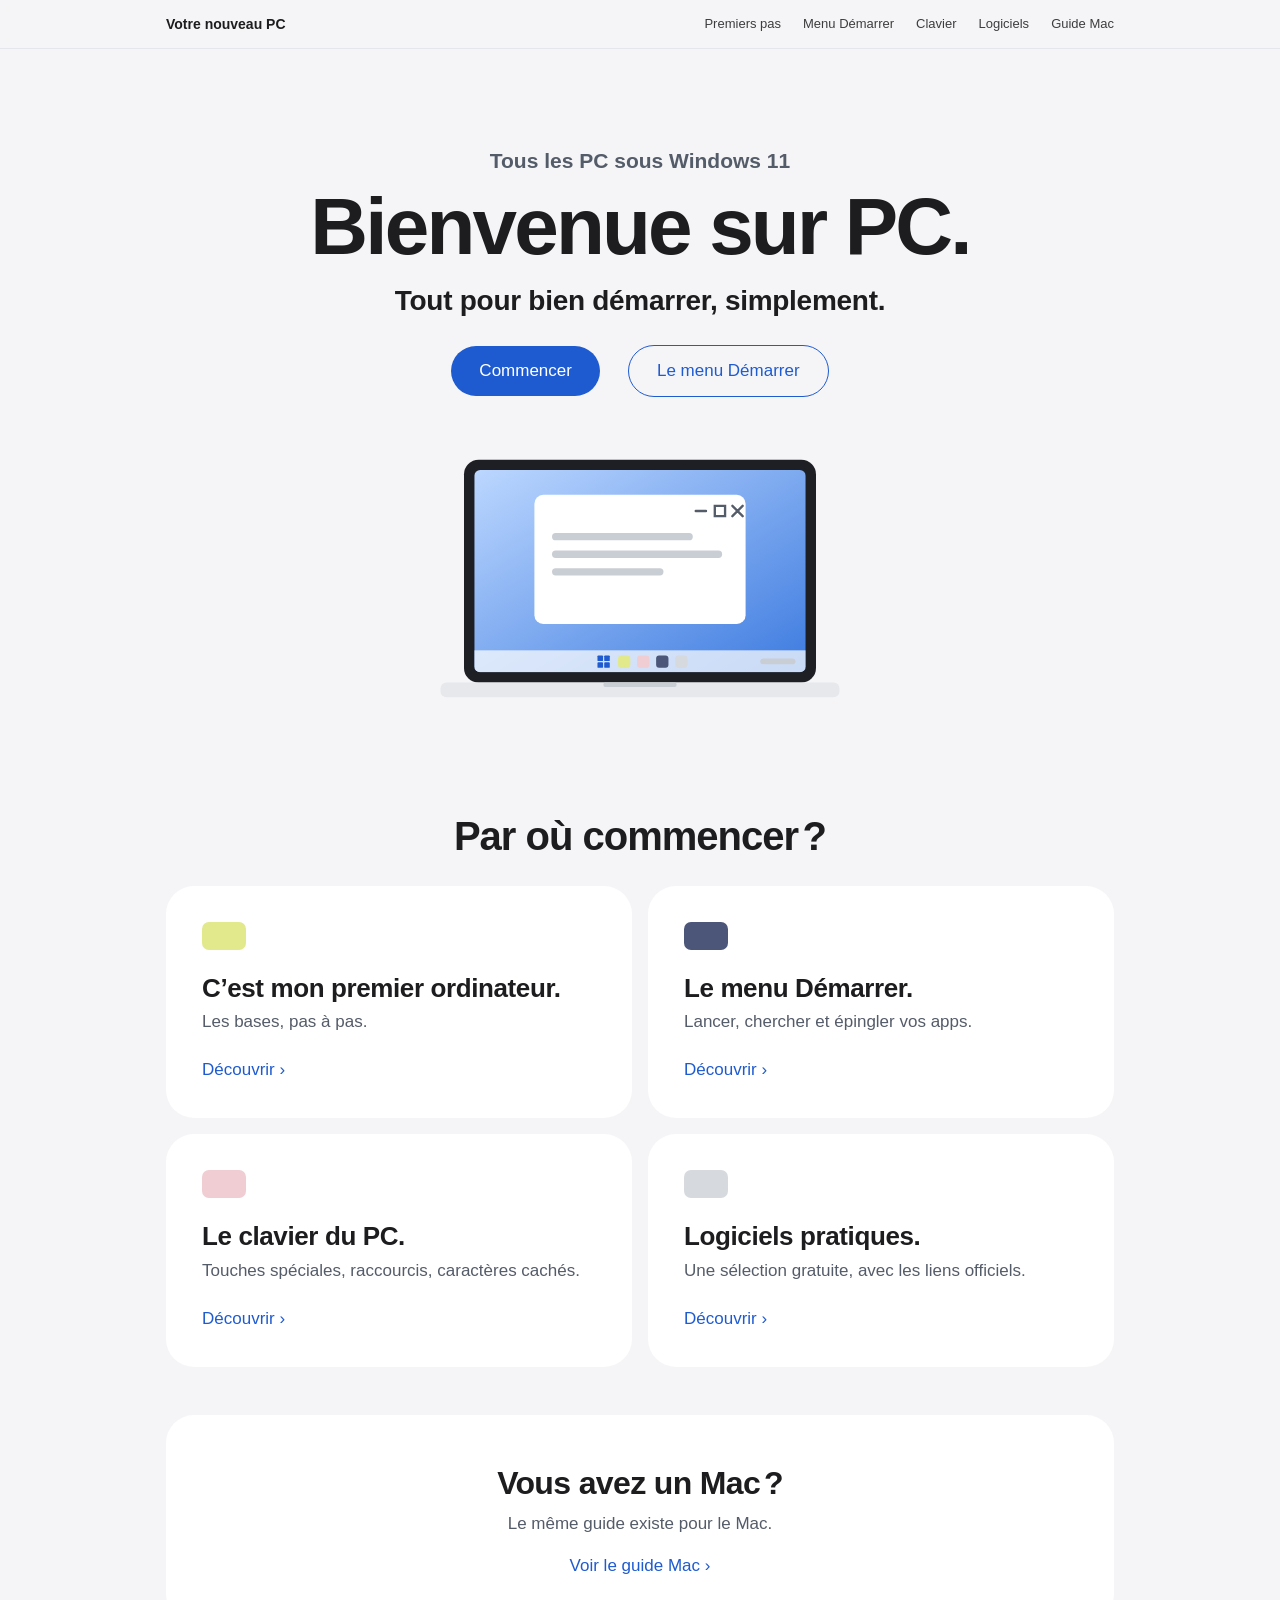
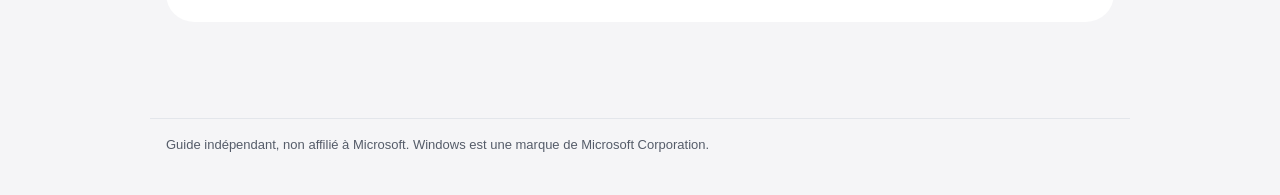
==== pc/index.html @ 8a4b4e1c "Guide PC Windows, raccourcis entre les sites et icônes des logiciels - Nouveau guide PC dans pc/ : a" ====
<!DOCTYPE html>
<html lang="fr">
<head>
    <meta charset="UTF-8">
    <meta name="viewport" content="width=device-width, initial-scale=1">
    <meta name="color-scheme" content="light dark">
    <meta name="description" content="Un guide simple et indépendant pour bien démarrer avec votre nouveau PC Windows.">
    <title>Votre nouveau PC</title>
    <link rel="icon" type="image/png" href="icone-windows.png">
    <link rel="stylesheet" href="../style.css">
</head>
<body class="accueil">
    <nav class="globalnav" aria-label="Navigation principale">
        <div class="globalnav-inner">
            <a class="globalnav-logo" href="index.html" aria-current="page">Votre nouveau PC</a>
            <ul>
                <li><a href="premiers-pas.html">Premiers pas</a></li>
                <li><a href="menu-demarrer.html">Menu Démarrer</a></li>
                <li><a href="clavier.html">Clavier</a></li>
                <li><a href="logiciels.html">Logiciels</a></li>
                <li><a href="../index.html">Guide Mac</a></li>
            </ul>
        </div>
    </nav>

    <main>
        <p class="surtitre">Tous les PC sous Windows 11</p>
        <h1>Bienvenue sur PC.</h1>
        <p class="accroche">Tout pour bien démarrer, simplement.</p>

        <div class="actions">
            <a class="bouton" href="premiers-pas.html">Commencer</a>
            <a class="bouton bouton-contour" href="menu-demarrer.html">Le menu Démarrer</a>
        </div>

        <figure class="illu illu-hero">
            <svg viewBox="0 0 300 186" role="img" aria-label="Un ordinateur portable sous Windows, ouvert, avec une fenêtre et la barre des tâches">
                <defs>
                    <linearGradient id="fond-pc" x1="0" y1="0" x2="1" y2="1">
                        <stop offset="0" class="i-win-a"/>
                        <stop offset="1" class="i-win-b"/>
                    </linearGradient>
                    <clipPath id="clip-pc">
                        <rect x="37" y="17" width="226" height="138" rx="4"/>
                    </clipPath>
                </defs>
                <rect class="i-bezel" x="30" y="10" width="240" height="152" rx="10"/>
                <g clip-path="url(#clip-pc)">
                    <rect x="37" y="17" width="226" height="138" fill="url(#fond-pc)"/>
                    <rect class="i-fenetre" x="78" y="34" width="144" height="88" rx="6"/>
                    <path class="i-trait" d="M188 45h7M201 41.5h7v7h-7zM213 41.5l7 7M220 41.5l-7 7"/>
                    <rect class="i-texte" x="90" y="60" width="96" height="5" rx="2.5"/>
                    <rect class="i-texte" x="90" y="72" width="116" height="5" rx="2.5"/>
                    <rect class="i-texte" x="90" y="84" width="76" height="5" rx="2.5"/>
                    <rect class="i-barre" x="37" y="140" width="226" height="15"/>
                    <rect class="i-app-e" x="121" y="143.5" width="3.8" height="3.8" rx="0.6"/>
                    <rect class="i-app-e" x="125.6" y="143.5" width="3.8" height="3.8" rx="0.6"/>
                    <rect class="i-app-e" x="121" y="148.1" width="3.8" height="3.8" rx="0.6"/>
                    <rect class="i-app-e" x="125.6" y="148.1" width="3.8" height="3.8" rx="0.6"/>
                    <rect class="i-app-a" x="135" y="143.5" width="8.4" height="8.4" rx="2"/>
                    <rect class="i-app-b" x="148" y="143.5" width="8.4" height="8.4" rx="2"/>
                    <rect class="i-app-c" x="161" y="143.5" width="8.4" height="8.4" rx="2"/>
                    <rect class="i-app-d" x="174" y="143.5" width="8.4" height="8.4" rx="2"/>
                    <rect class="i-texte" x="232" y="145.5" width="24" height="4" rx="2"/>
                </g>
                <rect class="i-corps" x="14" y="162" width="272" height="10" rx="4"/>
                <rect class="i-texte" x="125" y="162" width="50" height="3" rx="1.5"/>
            </svg>
        </figure>

        <h2 class="titre-section" id="titre-guides">Par où commencer&#8239;?</h2>
        <ul class="profils" aria-labelledby="titre-guides">
            <li>
                <a class="profil" href="premiers-pas.html">
                    <span class="pastille citrus" aria-hidden="true"></span>
                    <span class="profil-titre">C’est mon premier ordinateur.</span>
                    <span class="profil-texte">Les bases, pas à pas.</span>
                    <span class="profil-lien" aria-hidden="true">Découvrir&nbsp;›</span>
                </a>
            </li>
            <li>
                <a class="profil" href="menu-demarrer.html">
                    <span class="pastille indigo" aria-hidden="true"></span>
                    <span class="profil-titre">Le menu Démarrer.</span>
                    <span class="profil-texte">Lancer, chercher et épingler vos apps.</span>
                    <span class="profil-lien" aria-hidden="true">Découvrir&nbsp;›</span>
                </a>
            </li>
            <li>
                <a class="profil" href="clavier.html">
                    <span class="pastille blush" aria-hidden="true"></span>
                    <span class="profil-titre">Le clavier du PC.</span>
                    <span class="profil-texte">Touches spéciales, raccourcis, caractères cachés.</span>
                    <span class="profil-lien" aria-hidden="true">Découvrir&nbsp;›</span>
                </a>
            </li>
            <li>
                <a class="profil" href="logiciels.html">
                    <span class="pastille silver" aria-hidden="true"></span>
                    <span class="profil-titre">Logiciels pratiques.</span>
                    <span class="profil-texte">Une sélection gratuite, avec les liens officiels.</span>
                    <span class="profil-lien" aria-hidden="true">Découvrir&nbsp;›</span>
                </a>
            </li>
        </ul>

        <a class="bandeau" href="../index.html">
            <span class="bandeau-titre">Vous avez un Mac&#8239;?</span>
            <span class="bandeau-texte">Le même guide existe pour le Mac.</span>
            <span class="bandeau-lien" aria-hidden="true">Voir le guide Mac&nbsp;›</span>
        </a>
    </main>

    <footer>
        Guide indépendant, non affilié à Microsoft. Windows est une marque de Microsoft Corporation.
    </footer>
</body>
</html>
---- style.css ----
/* Couleurs : contrastes mesurés (WCAG) indiqués à côté */
:root {
    --surface: #f5f5f7;
    --card: #ffffff;
    --content: #1d1d1f;      /* 16,8:1 sur la carte */
    --muted: #555c69;        /* 6,7:1 sur la carte, 6,2:1 sur le fond */
    --accent: #1f5bd0;       /* texte blanc : 6,1:1 */
    --accent-hover: #1a4fb8; /* texte blanc : 7,4:1 */
    --link: #1f5bd0;         /* 6,1:1 sur la carte, 5,6:1 sur le fond */
    --line: #e3e6eb;
    --key-top: #f7f8fa;
    --key-side: #d9dde4;
    --key-edge: #c3c8d1;
    --shadow: none;
    /* Couleurs des MacBook, en pastilles décoratives (une par profil) */
    --mac-citrus: #e2e88c;
    --mac-blush: #efcdd2;
    --mac-indigo: #4b5679;
    --mac-silver: #d6d9de;
    --mac-citrus-fonce: #c8cf5f;
    /* Illustrations */
    --illu-body: #e6e8ec;
    --illu-bezel: #1d1f24;
    --illu-window: #ffffff;
    --illu-barre: rgba(255, 255, 255, 0.72);
    --illu-texte: #c9cdd4;
    --illu-fond-a: #f6dfe3;
    --illu-fond-b: #cfdaf7;
}

@media (prefers-color-scheme: dark) {
    :root {
        --surface: #000000;
        --card: #1c1c1e;
        --content: #f5f5f7;      /* 17,2:1 */
        --muted: #a6acb8;        /* 7,4:1 */
        --accent: #2e66d6;       /* texte blanc : 5,3:1 */
        --accent-hover: #2558c4;
        --link: #8ab4ff;         /* 8,1:1 sur la carte, 9,0:1 sur le fond */
        --line: #2c3039;
        --key-top: #2a2e37;
        --key-side: #1f222a;
        --key-edge: #3a3f4a;
        --shadow: none;
        --mac-silver: #9ea3ab;
        --illu-body: #2c3039;
        --illu-bezel: #000000;
        --illu-window: #2a2e37;
        --illu-barre: rgba(26, 29, 36, 0.78);
        --illu-texte: #4a505c;
        --illu-fond-a: #4a3540;
        --illu-fond-b: #26335a;
    }
}

@media (prefers-contrast: more) {
    :root {
        --muted: var(--content);
        --key-edge: var(--content);
        --line: var(--content);
    }
    main,
    .etape {
        border: 2px solid var(--content);
    }
}

* {
    box-sizing: border-box;
}

body {
    margin: 0;
    min-height: 100vh;
    display: flex;
    flex-direction: column;
    align-items: center;
    padding: 0 0 40px;
    background: var(--surface);
    color: var(--content);
    font-family: -apple-system, BlinkMacSystemFont, "Segoe UI", Roboto, "Helvetica Neue", Arial, sans-serif;
    font-size: 1.0625rem; /* 17 px, suit le réglage de taille du navigateur */
    line-height: 1.5;
}

/* ---------- Barre de navigation (fine et translucide, comme sur apple.com) ---------- */

.globalnav {
    position: sticky;
    top: 0;
    z-index: 10;
    width: 100%;
    background: rgba(245, 245, 247, 0.8);
    -webkit-backdrop-filter: saturate(180%) blur(20px);
    backdrop-filter: saturate(180%) blur(20px);
    border-bottom: 1px solid var(--line);
}

@media (prefers-color-scheme: dark) {
    .globalnav {
        background: rgba(22, 22, 23, 0.8);
    }
}

@media (prefers-reduced-transparency: reduce) {
    .globalnav {
        background: var(--surface);
        -webkit-backdrop-filter: none;
        backdrop-filter: none;
    }
}

.globalnav-inner {
    display: flex;
    align-items: center;
    gap: 24px;
    max-width: 980px;
    min-height: 48px;
    margin: 0 auto;
    padding: 0 16px;
}

.globalnav-logo {
    flex: none;
    color: var(--content);
    font-size: 0.875rem;
    font-weight: 600;
    text-decoration: none;
}

.globalnav ul {
    display: flex;
    gap: 22px;
    margin: 0 0 0 auto;
    padding: 0;
    list-style: none;
    overflow-x: auto;
    scrollbar-width: none;
}

.globalnav ul a {
    display: inline-flex;
    align-items: center;
    min-height: 44px;
    color: var(--content);
    font-size: 0.8125rem;
    text-decoration: none;
    white-space: nowrap;
    opacity: 0.85;
}

.globalnav ul a:hover,
.globalnav ul a[aria-current="page"] {
    opacity: 1;
}

.globalnav ul a[aria-current="page"] {
    font-weight: 600;
}

main {
    width: 100%;
    max-width: 600px;
    padding: clamp(32px, 7vw, 56px) clamp(20px, 6vw, 48px);
    background: var(--card);
    border-radius: 24px;
    box-shadow: var(--shadow);
}

/* ---------- Accueil ---------- */

.accueil main {
    max-width: 980px;
    padding: clamp(48px, 10vw, 96px) 16px 48px;
    background: none;
    text-align: center;
}

.surtitre {
    margin: 0 0 8px;
    font-size: clamp(1.0625rem, 2.5vw, 1.3125rem);
    font-weight: 600;
    color: var(--muted);
}

.accueil h1 {
    font-size: clamp(2.75rem, 10vw, 5rem);
    line-height: 1.04;
    letter-spacing: -0.035em;
}

.accroche {
    margin: 0 auto 28px;
    max-width: 36ch;
    font-size: clamp(1.25rem, 3.5vw, 1.75rem);
    font-weight: 600;
    line-height: 1.2;
    letter-spacing: -0.01em;
    text-wrap: balance;
}

.actions {
    display: flex;
    flex-wrap: wrap;
    align-items: center;
    justify-content: center;
    gap: 12px 28px;
    margin-bottom: 48px;
}

.lien-chevron {
    display: inline-flex;
    align-items: center;
    min-height: 44px;
    font-size: 1.0625rem;
    text-decoration: none;
}

.lien-chevron:hover {
    text-decoration: underline;
}

.titre-section {
    margin: clamp(56px, 10vw, 96px) 0 28px;
    font-size: clamp(1.75rem, 5vw, 2.5rem);
    font-weight: 700;
    line-height: 1.1;
    letter-spacing: -0.025em;
}

h1 {
    margin: 0 0 16px;
    font-size: clamp(2.5rem, 8vw, 4rem);
    font-weight: 700;
    line-height: 1.06;
    letter-spacing: -0.03em;
    text-wrap: balance;
}

.chapeau {
    margin: 0 auto 32px;
    max-width: 32ch;
    font-size: clamp(1.125rem, 3vw, 1.3125rem);
    color: var(--muted);
    text-wrap: balance;
}

a {
    color: var(--link);
}

/* ---------- Élément signature : la touche de clavier ---------- */

.touche {
    display: inline-flex;
    flex-direction: column;
    align-items: flex-end;
    justify-content: space-between;
    width: 88px;
    height: 88px;
    margin-bottom: 8px;
    padding: 10px 12px;
    background: var(--key-top);
    border: 1px solid var(--key-edge);
    border-radius: 16px;
    box-shadow: 0 5px 0 var(--key-side), 0 6px 0 var(--key-edge);
    color: var(--content);
    font-weight: 500;
    line-height: 1;
    animation: appui 0.5s ease-out 0.4s 1 both;
}

.touche .symbole {
    font-size: 1.5rem;
}

.touche .nom {
    font-size: 0.8125rem;
}

@keyframes appui {
    0%, 100% { transform: translateY(0); box-shadow: 0 5px 0 var(--key-side), 0 6px 0 var(--key-edge); }
    40%      { transform: translateY(4px); box-shadow: 0 1px 0 var(--key-side), 0 2px 0 var(--key-edge); }
}

/* Petite version dans le texte */
kbd {
    display: inline-block;
    min-width: 1.9em;
    padding: 0.1em 0.45em;
    background: var(--key-top);
    border: 1px solid var(--key-edge);
    border-radius: 6px;
    box-shadow: 0 2px 0 var(--key-edge);
    color: var(--content);
    font-family: inherit;
    font-size: 0.9em;
    font-weight: 500;
    line-height: 1.4;
    text-align: center;
    white-space: nowrap;
}

/* Rangée de touches en tête de la page clavier : seule ⌘ s'anime */
.rangee {
    display: flex;
    flex-wrap: wrap;
    gap: 12px;
    margin-bottom: 24px;
}

.rangee .touche {
    width: clamp(64px, 18vw, 88px);
    height: clamp(64px, 18vw, 88px);
    margin-bottom: 0;
}

.touche-fixe {
    animation: none;
}

.secondaire {
    margin: 28px 0 0;
    padding: 0;
    list-style: none;
    font-size: 0.9375rem;
    color: var(--muted);
}

.secondaire li + li {
    margin-top: 8px;
}

code {
    font-family: ui-monospace, "SF Mono", Menlo, Consolas, monospace;
    font-size: 0.9em;
}

/* Liste des touches spéciales */
.liste-touches {
    margin: 0;
}

.liste-touches > div {
    padding: 14px 0;
    border-bottom: 1px solid var(--line);
}

.liste-touches > div:last-child {
    border-bottom: none;
    padding-bottom: 0;
}

.liste-touches dt {
    margin-bottom: 4px;
    font-weight: 600;
}

.liste-touches dd {
    margin: 0;
    color: var(--muted);
}

/* Liste des logiciels */
.apps {
    margin: 0;
}

.apps > div {
    padding: 16px 0;
    border-bottom: 1px solid var(--line);
}

.apps > div:first-child {
    padding-top: 0;
}

.apps > div:last-child {
    border-bottom: none;
    padding-bottom: 0;
}

.apps dt {
    display: flex;
    flex-wrap: wrap;
    align-items: center;
    gap: 8px;
    margin-bottom: 6px;
    font-size: 1.0625rem;
    font-weight: 600;
}

.apps dd {
    margin: 0;
}

.apps dd p {
    margin: 0 0 8px;
}

/* LocalSend mis en avant */
.apps > div.app-vedette {
    margin-bottom: 16px;
    padding: 20px;
    background: var(--surface);
    border: 1px solid var(--line);
    border-radius: 14px;
}

.badge {
    padding: 2px 10px;
    background: var(--surface);
    border: 1px solid var(--line);
    border-radius: 999px;
    font-size: 0.8125rem;
    font-weight: 500;
    color: var(--muted);
}

.app-vedette .badge {
    background: var(--card);
}

.app-lien {
    display: inline-flex;
    align-items: center;
    gap: 4px;
    min-height: 44px;
    font-weight: 600;
    text-decoration: none;
}

.app-lien:hover {
    text-decoration: underline;
}

.sr-only {
    position: absolute;
    width: 1px;
    height: 1px;
    overflow: hidden;
    clip: rect(0 0 0 0);
    white-space: nowrap;
}

.question {
    margin: 0 0 16px;
    font-size: 1.0625rem;
    font-weight: 600;
}

/* ---------- Choix du profil (accueil) ---------- */

/* Grandes tuiles, 2 par ligne sur grand écran */
.profils {
    display: grid;
    gap: 16px;
    margin: 0;
    padding: 0;
    list-style: none;
    text-align: left;
}

@media (min-width: 640px) {
    .profils {
        grid-template-columns: repeat(2, 1fr);
    }
}

.profil {
    display: flex;
    flex-direction: column;
    gap: 6px;
    height: 100%;
    min-height: 220px;
    padding: clamp(24px, 4vw, 36px);
    background: var(--card);
    border-radius: 28px;
    color: var(--content);
    text-decoration: none;
    transition: transform 0.3s ease;
}

.profil:hover {
    transform: scale(1.01);
}

.profil:focus-visible {
    border-radius: 28px;
}

.profil-titre {
    font-size: clamp(1.375rem, 3vw, 1.625rem);
    font-weight: 700;
    line-height: 1.15;
    letter-spacing: -0.015em;
}

.profil-texte {
    font-size: 1.0625rem;
    color: var(--muted);
}

.profil-lien {
    margin-top: auto;
    padding-top: 16px;
    color: var(--link);
    font-size: 1.0625rem;
}

/* Pastille aux couleurs du MacBook Neo : décorative, le texte porte le sens */
.pastille {
    display: block;
    width: 44px;
    height: 28px;
    margin-bottom: 18px;
    border-radius: 7px;
    background: var(--couleur, var(--mac-silver));
}

.citrus { --couleur: var(--mac-citrus); }
.blush  { --couleur: var(--mac-blush); }
.indigo { --couleur: var(--mac-indigo); }
.silver { --couleur: var(--mac-silver); }

/* Rappel de la couleur du profil en tête de chaque guide */
.guide header .pastille {
    display: block;
    margin-bottom: 24px;
}

/* Lien vers le guide suivant, en bas des pages */
.suite {
    display: flex;
    flex-wrap: wrap;
    align-items: center;
    justify-content: space-between;
    gap: 16px;
}

/* ---------- Bouton ---------- */

.bouton {
    display: inline-flex;
    align-items: center;
    gap: 8px;
    min-height: 48px;
    padding: 12px 28px;
    background: var(--accent);
    color: #ffffff;
    text-decoration: none;
    font-weight: 400;
    border-radius: 999px;
    transition: background-color 0.15s ease;
}

.bouton:hover {
    background: var(--accent-hover);
}

/* Bouton secondaire à contour, comme « Précommander » sur apple.com */
.bouton-contour {
    background: transparent;
    border: 1px solid var(--link);
    color: var(--link);
}

.bouton-contour:hover {
    background: var(--accent);
    border-color: var(--accent);
    color: #ffffff;
}

.bouton .fleche {
    transition: transform 0.15s ease;
}

.bouton:hover .fleche {
    transform: translateX(3px);
}

a:focus-visible {
    outline: 3px solid var(--link);
    outline-offset: 3px;
    border-radius: 4px;
}

.bouton:focus-visible {
    border-radius: 999px;
}

/* ---------- Page guide ---------- */

.guide {
    width: 100%;
    max-width: 712px;
    padding: 0 16px;
}

.retour {
    display: inline-flex;
    align-items: center;
    min-height: 44px;
    font-weight: 500;
    text-decoration: none;
}

.retour:hover {
    text-decoration: underline;
}

.guide header {
    margin: clamp(40px, 8vw, 80px) 0 48px;
}

.guide header .chapeau {
    margin: 0;
    max-width: none;
}

.sommaire {
    margin: 0 0 32px;
    padding: 24px 28px;
    background: var(--card);
    border-radius: 24px;
    box-shadow: var(--shadow);
}

.sommaire h2 {
    margin: 0 0 8px;
    font-size: 1rem;
    color: var(--muted);
}

.sommaire ol {
    margin: 0;
    padding-left: 1.4em;
}

.sommaire li {
    padding: 4px 0;
}

.etapes {
    margin: 0;
    padding: 0;
    list-style: none;
    counter-reset: etape;
}

.etape {
    margin-bottom: 16px;
    padding: clamp(24px, 6vw, 44px);
    background: var(--card);
    border-radius: 24px;
    box-shadow: var(--shadow);
    counter-increment: etape;
    scroll-margin-top: 64px;
}

.etape h2 {
    margin: 0 0 16px;
    font-size: clamp(1.5rem, 4.5vw, 2rem);
    line-height: 1.15;
    letter-spacing: -0.02em;
}

/* Numéro d'étape en surtitre discret : le guide se lit dans l'ordre */
.etape h2::before {
    content: "Étape " counter(etape);
    display: block;
    margin-bottom: 6px;
    font-size: 0.9375rem;
    font-weight: 600;
    letter-spacing: 0;
    color: var(--muted);
}

.etape p {
    margin: 0 0 12px;
}

.etape p:last-child,
.etape ul:last-child {
    margin-bottom: 0;
}

.etape ul {
    margin: 0 0 12px;
    padding-left: 1.2em;
}

.etape li {
    margin-bottom: 8px;
}

.astuce {
    margin-top: 16px;
    padding: 14px 18px;
    background: var(--surface);
    border-radius: 14px;
    font-size: 0.9375rem;
}

/* Tableau des raccourcis */
.raccourcis {
    width: 100%;
    margin: 4px 0 0;
    border-collapse: collapse;
}

.raccourcis th,
.raccourcis td {
    padding: 10px 8px 10px 0;
    border-bottom: 1px solid var(--line);
    text-align: left;
    vertical-align: middle;
}

.raccourcis tr:last-child td {
    border-bottom: none;
}

.raccourcis th {
    font-size: 0.875rem;
    font-weight: 600;
    color: var(--muted);
}

.raccourcis td:first-child {
    white-space: nowrap;
    width: 1%;
    padding-right: 20px;
}

.suite {
    margin: 32px 0 0;
}

/* ---------- Illustrations (SVG dans la page, couleurs du thème) ---------- */

.illu {
    margin: 8px 0 20px;
}

.illu svg {
    display: block;
    width: 100%;
    height: auto;
}

.illu figcaption {
    margin-top: 10px;
    font-size: 0.9375rem;
    color: var(--muted);
}

.illu-hero {
    max-width: 440px;
    margin: 0 auto;
}

.legende-illu {
    margin: 12px 0 0;
    padding-left: 1.4em;
    color: var(--content);
}

.legende-illu li {
    margin-bottom: 8px;
}

.gestes,
.compare {
    display: grid;
    grid-template-columns: repeat(2, 1fr);
    gap: 16px;
    margin: 8px 0 20px;
}

@media (min-width: 560px) {
    .gestes {
        grid-template-columns: repeat(4, 1fr);
    }
}

.gestes .illu,
.compare .illu {
    margin: 0;
}

.gestes figcaption,
.compare figcaption {
    text-align: center;
}

.illu-touchid {
    max-width: 320px;
}

.i-bezel { fill: var(--illu-bezel); }
.i-barre { fill: var(--illu-barre); }
.i-fenetre { fill: var(--illu-window); }
.i-texte { fill: var(--illu-texte); }
.i-corps { fill: var(--illu-body); }
.i-fond-a { stop-color: var(--illu-fond-a); }
.i-fond-b { stop-color: var(--illu-fond-b); }
.i-capot { fill: var(--mac-citrus); }
.i-logo { fill: var(--mac-citrus-fonce); }
.i-pomme-menu { fill: var(--content); }
.i-app-a { fill: var(--mac-citrus); }
.i-app-b { fill: var(--mac-blush); }
.i-app-c { fill: var(--mac-indigo); }
.i-app-d { fill: var(--mac-silver); }
.i-app-e { fill: var(--accent); }
.i-repere circle { fill: var(--accent); }
.i-repere text {
    fill: #ffffff;
    font: 700 11px -apple-system, BlinkMacSystemFont, "Segoe UI", Roboto, sans-serif;
}
.i-pave { fill: var(--illu-body); stroke: var(--key-edge); }
.i-doigt { fill: var(--accent); }
.i-onde { fill: none; stroke: var(--accent); stroke-width: 2; opacity: 0.35; }
.i-fleche {
    fill: none;
    stroke: var(--accent);
    stroke-width: 2.5;
    stroke-linecap: round;
    stroke-linejoin: round;
}
.i-touche { fill: var(--key-top); stroke: var(--key-edge); }
.i-touche-active { stroke: var(--accent); stroke-width: 2.5; }
.i-capteur { fill: none; stroke: var(--muted); stroke-width: 1.5; }
.i-cadre { fill: var(--card); stroke: var(--key-edge); }
.i-sep { stroke: var(--key-edge); }
.i-trait {
    fill: none;
    stroke: var(--muted);
    stroke-width: 1.6;
    stroke-linecap: round;
}
.rouge { fill: #ff5f57; }
.jaune { fill: #febc2e; }
.vert { fill: #28c840; }

/* ---------- Pied de page ---------- */

footer {
    width: 100%;
    max-width: 980px;
    margin-top: 48px;
    padding: 16px 16px 0;
    border-top: 1px solid var(--line);
    font-size: 0.8125rem;
    color: var(--muted);
}

@media (prefers-reduced-motion: reduce) {
    .touche {
        animation: none;
    }
    .bouton,
    .bouton .fleche,
    .profil {
        transition: none;
    }
    .profil:hover {
        transform: none;
    }
    html {
        scroll-behavior: auto;
    }
}

@media (prefers-reduced-motion: no-preference) {
    html {
        scroll-behavior: smooth;
    }
}

.illu-ls {
    max-width: 340px;
}

/* ---------- Raccourci entre le guide Mac et le guide PC ---------- */

.bandeau {
    display: flex;
    flex-direction: column;
    align-items: center;
    gap: 4px;
    margin-top: 48px;
    padding: clamp(28px, 5vw, 44px) 24px;
    background: var(--card);
    border-radius: 28px;
    color: var(--content);
    text-decoration: none;
    transition: transform 0.3s ease;
}

.bandeau:hover {
    transform: scale(1.01);
}

.bandeau:focus-visible {
    border-radius: 28px;
}

.bandeau-titre {
    font-size: clamp(1.5rem, 4vw, 2rem);
    font-weight: 700;
    letter-spacing: -0.02em;
}

.bandeau-texte {
    color: var(--muted);
}

.bandeau-lien {
    margin-top: 12px;
    color: var(--link);
}

@media (prefers-reduced-motion: reduce) {
    .bandeau,
    .bandeau:hover {
        transition: none;
        transform: none;
    }
}

/* Fond d'écran bleu des illustrations PC */
.i-win-a { stop-color: #bcd7ff; }
.i-win-b { stop-color: #3d7be0; }

@media (prefers-color-scheme: dark) {
    .i-win-a { stop-color: #23407a; }
    .i-win-b { stop-color: #0d2350; }
}

/* ---------- Icônes des logiciels ---------- */

.apps > div {
    display: grid;
    grid-template-columns: 48px 1fr;
    column-gap: 16px;
    align-items: start;
}

.apps dt,
.apps dd {
    grid-column: 2;
}

.app-icone {
    grid-column: 1;
    grid-row: 1 / span 2;
    width: 48px;
    height: 48px;
    object-fit: contain;
    border-radius: 11px;
}

/* Pastille avec initiales quand l'app n'a pas d'icône */
.app-icone-lettre {
    display: grid;
    place-items: center;
    background: var(--surface);
    border: 1px solid var(--line);
    color: var(--muted);
    font-size: 0.875rem;
    font-weight: 700;
}

.app-vedette .app-icone-lettre {
    background: var(--card);
}

@media (max-width: 420px) {
    .apps > div {
        grid-template-columns: 40px 1fr;
        column-gap: 12px;
    }
    .app-icone {
        width: 40px;
        height: 40px;
    }
}
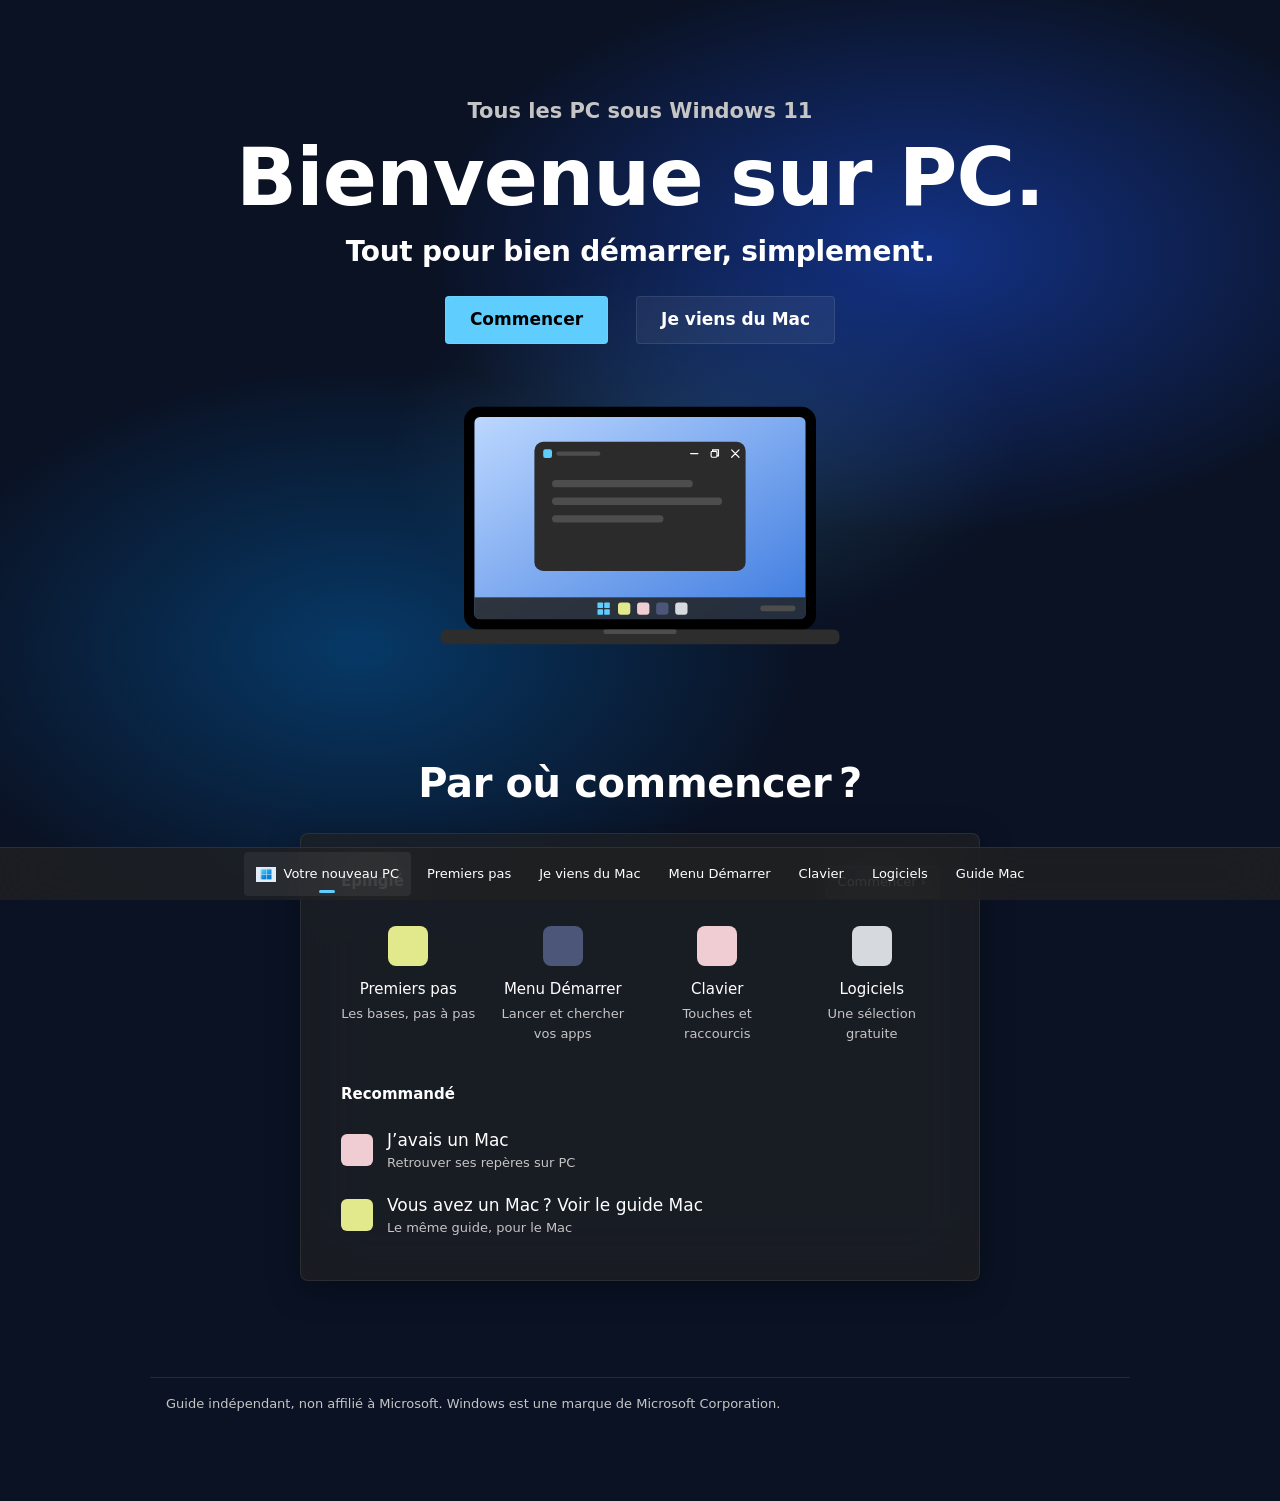
==== commit aad55050: "Style Windows 11 pour le guide PC, page « Je viens du Mac » et photos - Guide PC au style Windows 11" ====
--- a/pc/index.html
+++ b/pc/index.html
@@ -8,13 +8,15 @@
     <title>Votre nouveau PC</title>
     <link rel="icon" type="image/png" href="icone-windows.png">
     <link rel="stylesheet" href="../style.css">
+    <link rel="stylesheet" href="windows.css">
 </head>
-<body class="accueil">
+<body class="accueil pc">
     <nav class="globalnav" aria-label="Navigation principale">
         <div class="globalnav-inner">
             <a class="globalnav-logo" href="index.html" aria-current="page">Votre nouveau PC</a>
             <ul>
                 <li><a href="premiers-pas.html">Premiers pas</a></li>
+                <li><a href="mac.html">Je viens du Mac</a></li>
                 <li><a href="menu-demarrer.html">Menu Démarrer</a></li>
                 <li><a href="clavier.html">Clavier</a></li>
                 <li><a href="logiciels.html">Logiciels</a></li>
@@ -30,7 +32,7 @@
 
         <div class="actions">
             <a class="bouton" href="premiers-pas.html">Commencer</a>
-            <a class="bouton bouton-contour" href="menu-demarrer.html">Le menu Démarrer</a>
+            <a class="bouton bouton-contour" href="mac.html">Je viens du Mac</a>
         </div>
 
         <figure class="illu illu-hero">
@@ -48,7 +50,12 @@
                 <g clip-path="url(#clip-pc)">
                     <rect x="37" y="17" width="226" height="138" fill="url(#fond-pc)"/>
                     <rect class="i-fenetre" x="78" y="34" width="144" height="88" rx="6"/>
-                    <path class="i-trait" d="M188 45h7M201 41.5h7v7h-7zM213 41.5l7 7M220 41.5l-7 7"/>
+                    <rect class="i-app-e" x="84" y="39" width="6" height="6" rx="1.5"/>
+                    <rect class="i-texte" x="93" y="40.5" width="30" height="3" rx="1.5"/>
+                    <path class="i-trait-fin" d="M184.5 42h5"/>
+                    <rect class="i-trait-fin" x="198.5" y="40.5" width="4" height="4" rx="0.8"/>
+                    <path class="i-trait-fin" d="M199.5 40.5V39.5H203.5V43.5H202.5"/>
+                    <path class="i-trait-fin" d="M212.5 39.5l5 5M217.5 39.5l-5 5"/>
                     <rect class="i-texte" x="90" y="60" width="96" height="5" rx="2.5"/>
                     <rect class="i-texte" x="90" y="72" width="116" height="5" rx="2.5"/>
                     <rect class="i-texte" x="90" y="84" width="76" height="5" rx="2.5"/>
@@ -68,47 +75,59 @@
             </svg>
         </figure>
 
-        <h2 class="titre-section" id="titre-guides">Par où commencer&#8239;?</h2>
-        <ul class="profils" aria-labelledby="titre-guides">
-            <li>
-                <a class="profil" href="premiers-pas.html">
-                    <span class="pastille citrus" aria-hidden="true"></span>
-                    <span class="profil-titre">C’est mon premier ordinateur.</span>
-                    <span class="profil-texte">Les bases, pas à pas.</span>
-                    <span class="profil-lien" aria-hidden="true">Découvrir&nbsp;›</span>
-                </a>
-            </li>
-            <li>
-                <a class="profil" href="menu-demarrer.html">
-                    <span class="pastille indigo" aria-hidden="true"></span>
-                    <span class="profil-titre">Le menu Démarrer.</span>
-                    <span class="profil-texte">Lancer, chercher et épingler vos apps.</span>
-                    <span class="profil-lien" aria-hidden="true">Découvrir&nbsp;›</span>
-                </a>
-            </li>
-            <li>
-                <a class="profil" href="clavier.html">
-                    <span class="pastille blush" aria-hidden="true"></span>
-                    <span class="profil-titre">Le clavier du PC.</span>
-                    <span class="profil-texte">Touches spéciales, raccourcis, caractères cachés.</span>
-                    <span class="profil-lien" aria-hidden="true">Découvrir&nbsp;›</span>
-                </a>
-            </li>
-            <li>
-                <a class="profil" href="logiciels.html">
-                    <span class="pastille silver" aria-hidden="true"></span>
-                    <span class="profil-titre">Logiciels pratiques.</span>
-                    <span class="profil-texte">Une sélection gratuite, avec les liens officiels.</span>
-                    <span class="profil-lien" aria-hidden="true">Découvrir&nbsp;›</span>
-                </a>
-            </li>
-        </ul>
+        <h2 class="titre-section">Par où commencer&#8239;?</h2>
 
-        <a class="bandeau" href="../index.html">
-            <span class="bandeau-titre">Vous avez un Mac&#8239;?</span>
-            <span class="bandeau-texte">Le même guide existe pour le Mac.</span>
-            <span class="bandeau-lien" aria-hidden="true">Voir le guide Mac&nbsp;›</span>
-        </a>
+        <!-- Présenté comme le menu Démarrer de Windows 11 -->
+        <section class="demarrer" aria-label="Les guides">
+            <div class="demarrer-entete">
+                <h3 id="titre-epingle">Épinglé</h3>
+                <a class="pilule" href="premiers-pas.html">Commencer&nbsp;›</a>
+            </div>
+            <ul class="epingles" aria-labelledby="titre-epingle">
+                <li>
+                    <a class="epingle" href="premiers-pas.html">
+                        <span class="pastille citrus" aria-hidden="true"></span>
+                        <span class="epingle-nom">Premiers pas</span>
+                        <span class="epingle-texte">Les bases, pas à pas</span>
+                    </a>
+                </li>
+                <li>
+                    <a class="epingle" href="menu-demarrer.html">
+                        <span class="pastille indigo" aria-hidden="true"></span>
+                        <span class="epingle-nom">Menu Démarrer</span>
+                        <span class="epingle-texte">Lancer et chercher vos apps</span>
+                    </a>
+                </li>
+                <li>
+                    <a class="epingle" href="clavier.html">
+                        <span class="pastille blush" aria-hidden="true"></span>
+                        <span class="epingle-nom">Clavier</span>
+                        <span class="epingle-texte">Touches et raccourcis</span>
+                    </a>
+                </li>
+                <li>
+                    <a class="epingle" href="logiciels.html">
+                        <span class="pastille silver" aria-hidden="true"></span>
+                        <span class="epingle-nom">Logiciels</span>
+                        <span class="epingle-texte">Une sélection gratuite</span>
+                    </a>
+                </li>
+            </ul>
+
+            <div class="demarrer-entete">
+                <h3>Recommandé</h3>
+            </div>
+            <a class="recommande" href="mac.html">
+                <span class="pastille blush" aria-hidden="true"></span>
+                <span class="recommande-nom">J’avais un Mac</span>
+                <span class="recommande-texte">Retrouver ses repères sur PC</span>
+            </a>
+            <a class="recommande" href="../index.html">
+                <span class="pastille citrus" aria-hidden="true"></span>
+                <span class="recommande-nom">Vous avez un Mac&#8239;? Voir le guide Mac</span>
+                <span class="recommande-texte">Le même guide, pour le Mac</span>
+            </a>
+        </section>
     </main>
 
     <footer>
--- a/style.css
+++ b/style.css
@@ -986,3 +986,40 @@
         height: 40px;
     }
 }
+
+/* Boutons de fenêtre façon Windows 11 */
+.i-fermer { fill: #c42b1c; }
+.i-trait-fin {
+    fill: none;
+    stroke: var(--content);
+    stroke-width: 0.8;
+    stroke-linecap: round;
+}
+.i-trait-blanc {
+    fill: none;
+    stroke: #ffffff;
+    stroke-width: 1;
+    stroke-linecap: round;
+}
+
+/* Photo dans un guide */
+.illu-photo {
+    max-width: 320px;
+}
+
+.illu-photo img {
+    display: block;
+    width: 100%;
+    height: auto;
+    border-radius: 20px;
+}
+
+/* Logo allongé posé dans une tuile blanche, pour garder un format d'icône */
+.app-icone-tuile {
+    padding: 5px;
+    background: #ffffff;
+}
+
+.illu-photo-large {
+    max-width: none;
+}
--- a/pc/windows.css
+++ b/pc/windows.css
@@ -0,0 +1,448 @@
+/* Guide PC : style Windows 11, inspiré de w11CSS (github.com/Laaouatni/w11CSS, licence MIT).
+   Chargé après ../style.css, il ne s'applique qu'aux pages <body class="pc">. */
+
+body.pc {
+    --surface: #0a1224;
+    --card: rgba(32, 32, 32, 0.72);
+    --content: #ffffff;
+    --muted: #c5c5c5;        /* 10:1 sur les panneaux */
+    --accent: #60cdff;       /* texte noir : 11:1 */
+    --accent-hover: #4fb8ea;
+    --link: #60cdff;         /* 9:1 sur les panneaux */
+    --line: rgba(255, 255, 255, 0.1);
+    --key-top: #2d2d2d;
+    --key-side: #1c1c1c;
+    --key-edge: #4a4a4a;
+    --illu-body: #2d2d2d;
+    --illu-bezel: #000000;
+    --illu-window: #2b2b2b;
+    --illu-barre: rgba(32, 32, 32, 0.85);
+    --illu-texte: #4d4d4d;
+    --verre: rgba(32, 32, 32, 0.72);
+    --verre-survol: rgba(50, 50, 50, 0.78);
+    --verre-bord: rgba(255, 255, 255, 0.08);
+
+    padding-bottom: 88px;
+    color-scheme: dark;
+    font-family: "Segoe UI Variable Text", "Segoe UI", system-ui, -apple-system, sans-serif;
+    /* Lueur bleue façon fond d'écran Windows 11, dessinée en CSS */
+    background:
+        radial-gradient(ellipse 55% 45% at 72% 28%, rgba(30, 90, 255, 0.45), transparent 70%),
+        radial-gradient(ellipse 50% 45% at 28% 72%, rgba(0, 120, 212, 0.38), transparent 70%),
+        radial-gradient(ellipse 35% 30% at 55% 50%, rgba(96, 205, 255, 0.18), transparent 70%),
+        #0a1224;
+    background-attachment: fixed;
+}
+
+.pc h1,
+.pc h2,
+.pc .accueil h1 {
+    font-family: "Segoe UI Variable Display", "Segoe UI", system-ui, -apple-system, sans-serif;
+    font-weight: 600;
+    letter-spacing: -0.01em;
+}
+
+/* ---------- Barre des tâches (la navigation, en bas) ---------- */
+
+.pc .globalnav {
+    position: fixed;
+    top: auto;
+    bottom: 0;
+    left: 0;
+    right: 0;
+    background: rgba(32, 32, 32, 0.78);
+    -webkit-backdrop-filter: saturate(150%) blur(30px);
+    backdrop-filter: saturate(150%) blur(30px);
+    border-top: 1px solid var(--verre-bord);
+    border-bottom: none;
+}
+
+.pc .globalnav-inner {
+    justify-content: safe center;
+    gap: 4px;
+    max-width: none;
+    min-height: 52px;
+    padding: 0 8px;
+    overflow-x: auto;
+    scrollbar-width: none;
+}
+
+.pc .globalnav-logo,
+.pc .globalnav ul a {
+    position: relative;
+    display: inline-flex;
+    align-items: center;
+    gap: 8px;
+    min-height: 44px;
+    padding: 0 12px;
+    border-radius: 4px;
+    color: var(--content);
+    font-size: 0.8125rem;
+    font-weight: 400;
+    opacity: 1;
+}
+
+/* Bouton « Démarrer » : l'icône Windows avant le nom du site */
+.pc .globalnav-logo::before {
+    content: "";
+    width: 20px;
+    height: 20px;
+    background: url("icone-windows.png") center / contain no-repeat;
+}
+
+.pc .globalnav ul {
+    gap: 4px;
+    margin: 0;
+    overflow: visible;
+}
+
+.pc .globalnav-logo:hover,
+.pc .globalnav ul a:hover {
+    background: rgba(255, 255, 255, 0.08);
+}
+
+.pc .globalnav [aria-current="page"] {
+    background: rgba(255, 255, 255, 0.06);
+    font-weight: 400;
+}
+
+/* Petit trait bleu sous l'élément actif, comme sous une app ouverte */
+.pc .globalnav [aria-current="page"]::after {
+    content: "";
+    position: absolute;
+    left: 50%;
+    bottom: 3px;
+    width: 16px;
+    height: 3px;
+    margin-left: -8px;
+    border-radius: 2px;
+    background: var(--accent);
+}
+
+/* ---------- Panneaux en verre dépoli ---------- */
+
+.pc .etape,
+.pc .sommaire,
+.pc .profil,
+.pc .bandeau {
+    background: var(--verre);
+    -webkit-backdrop-filter: saturate(150%) blur(30px);
+    backdrop-filter: saturate(150%) blur(30px);
+    border: 1px solid var(--verre-bord);
+    border-radius: 8px;
+    box-shadow: 0 8px 32px rgba(0, 0, 0, 0.35);
+}
+
+.pc .profil,
+.pc .bandeau {
+    transition: background-color 0.15s ease;
+}
+
+.pc .profil:hover,
+.pc .bandeau:hover {
+    transform: none;
+    background: var(--verre-survol);
+}
+
+.pc .profil:focus-visible,
+.pc .bandeau:focus-visible {
+    border-radius: 8px;
+}
+
+.pc .astuce {
+    background: rgba(255, 255, 255, 0.05);
+    border: 1px solid rgba(255, 255, 255, 0.06);
+    border-radius: 6px;
+}
+
+.pc .badge,
+.pc .app-icone-lettre,
+.pc .app-vedette .badge,
+.pc .app-vedette .app-icone-lettre {
+    background: rgba(255, 255, 255, 0.06);
+    border-color: var(--verre-bord);
+}
+
+.pc .apps > div.app-vedette {
+    background: rgba(255, 255, 255, 0.04);
+    border-color: var(--verre-bord);
+    border-radius: 6px;
+}
+
+.pc .raccourcis th {
+    background: rgba(255, 255, 255, 0.04);
+    padding-left: 8px;
+}
+
+.pc .raccourcis td:first-child {
+    padding-left: 8px;
+}
+
+.pc kbd {
+    border-radius: 4px;
+}
+
+/* ---------- Boutons façon Windows 11 ---------- */
+
+.pc .bouton {
+    min-height: 44px;
+    padding: 10px 24px;
+    background: var(--accent);
+    border: 1px solid rgba(255, 255, 255, 0.08);
+    border-radius: 4px;
+    color: #000000;
+    font-weight: 600;
+}
+
+.pc .bouton:hover {
+    background: var(--accent-hover);
+}
+
+.pc .bouton:focus-visible {
+    border-radius: 4px;
+}
+
+.pc .bouton-contour {
+    background: rgba(255, 255, 255, 0.06);
+    border: 1px solid rgba(255, 255, 255, 0.09);
+    color: var(--content);
+}
+
+.pc .bouton-contour:hover {
+    background: rgba(255, 255, 255, 0.09);
+    border-color: rgba(255, 255, 255, 0.09);
+    color: var(--content);
+}
+
+.pc footer {
+    color: var(--muted);
+}
+
+/* ---------- Préférences d'accessibilité ---------- */
+
+@media (prefers-reduced-transparency: reduce) {
+    body.pc {
+        --verre: #202020;
+        --verre-survol: #2b2b2b;
+    }
+    .pc .globalnav,
+    .pc .etape,
+    .pc .sommaire,
+    .pc .profil,
+    .pc .bandeau {
+        -webkit-backdrop-filter: none;
+        backdrop-filter: none;
+    }
+    .pc .globalnav {
+        background: #202020;
+    }
+}
+
+@media (prefers-contrast: more) {
+    body.pc {
+        --verre-bord: #ffffff;
+        --line: #ffffff;
+    }
+}
+
+@media (prefers-reduced-motion: reduce) {
+    .pc .profil,
+    .pc .bandeau {
+        transition: none;
+    }
+}
+
+/* ---------- Accueil PC présenté comme le menu Démarrer ---------- */
+
+.pc .demarrer {
+    max-width: 680px;
+    margin: 0 auto;
+    padding: clamp(20px, 4vw, 32px);
+    background: var(--verre);
+    -webkit-backdrop-filter: saturate(150%) blur(30px);
+    backdrop-filter: saturate(150%) blur(30px);
+    border: 1px solid var(--verre-bord);
+    border-radius: 8px;
+    box-shadow: 0 8px 32px rgba(0, 0, 0, 0.35);
+    text-align: left;
+}
+
+.pc .demarrer-entete {
+    display: flex;
+    align-items: center;
+    justify-content: space-between;
+    gap: 12px;
+    margin: 0 8px 12px;
+}
+
+.pc .demarrer-entete + .recommande {
+    margin-top: 0;
+}
+
+.pc .demarrer h3 {
+    margin: 0;
+    font-size: 0.9375rem;
+    font-weight: 600;
+}
+
+.pc .epingles + .demarrer-entete {
+    margin-top: 24px;
+}
+
+/* Petit bouton en pilule, comme « Toutes les applications » */
+.pc .pilule {
+    display: inline-flex;
+    align-items: center;
+    min-height: 32px;
+    padding: 0 12px;
+    background: rgba(255, 255, 255, 0.08);
+    border: 1px solid var(--verre-bord);
+    border-radius: 4px;
+    color: var(--content);
+    font-size: 0.8125rem;
+    text-decoration: none;
+}
+
+.pc .pilule:hover {
+    background: rgba(255, 255, 255, 0.12);
+}
+
+.pc .epingles {
+    display: grid;
+    grid-template-columns: repeat(2, 1fr);
+    gap: 4px;
+    margin: 0;
+    padding: 0;
+    list-style: none;
+}
+
+@media (min-width: 560px) {
+    .pc .epingles {
+        grid-template-columns: repeat(4, 1fr);
+    }
+}
+
+.pc .epingle,
+.pc .recommande {
+    color: var(--content);
+    text-decoration: none;
+    border-radius: 4px;
+    transition: background-color 0.15s ease;
+}
+
+.pc .epingle:hover,
+.pc .recommande:hover {
+    background: rgba(255, 255, 255, 0.06);
+}
+
+.pc .epingle {
+    display: flex;
+    flex-direction: column;
+    align-items: center;
+    gap: 4px;
+    height: 100%;
+    padding: 16px 8px;
+    text-align: center;
+}
+
+.pc .epingle .pastille {
+    width: 40px;
+    height: 40px;
+    margin: 0 0 8px;
+    border-radius: 8px;
+}
+
+.pc .epingle-nom {
+    font-size: 0.9375rem;
+}
+
+.pc .epingle-texte,
+.pc .recommande-texte {
+    font-size: 0.8125rem;
+    color: var(--muted);
+}
+
+.pc .recommande {
+    display: grid;
+    grid-template-columns: 32px 1fr;
+    column-gap: 14px;
+    align-items: center;
+    padding: 10px 8px;
+}
+
+.pc .recommande .pastille {
+    grid-row: 1 / span 2;
+    width: 32px;
+    height: 32px;
+    margin: 0;
+    border-radius: 6px;
+}
+
+.pc .epingle:focus-visible,
+.pc .recommande:focus-visible,
+.pc .pilule:focus-visible {
+    border-radius: 4px;
+}
+
+/* ---------- Sommaire des guides présenté comme un menu contextuel ---------- */
+
+.pc .sommaire {
+    padding: 8px;
+}
+
+.pc .sommaire h2 {
+    margin: 8px 12px 6px;
+    font-size: 0.8125rem;
+}
+
+.pc .sommaire ol {
+    padding: 0;
+    list-style: none;
+    counter-reset: sommaire;
+}
+
+.pc .sommaire li {
+    padding: 0;
+    counter-increment: sommaire;
+}
+
+.pc .sommaire li + li {
+    border-top: 1px solid rgba(255, 255, 255, 0.05);
+}
+
+.pc .sommaire a {
+    display: flex;
+    align-items: center;
+    gap: 12px;
+    min-height: 44px;
+    padding: 0 12px;
+    border-radius: 4px;
+    color: var(--content);
+    text-decoration: none;
+}
+
+.pc .sommaire a::before {
+    content: counter(sommaire);
+    width: 20px;
+    color: var(--muted);
+    font-size: 0.875rem;
+    text-align: center;
+}
+
+.pc .sommaire a::after {
+    content: "›";
+    margin-left: auto;
+    color: var(--muted);
+    font-size: 1.125rem;
+}
+
+.pc .sommaire a:hover {
+    background: rgba(255, 255, 255, 0.06);
+}
+
+@media (prefers-reduced-motion: reduce) {
+    .pc .epingle,
+    .pc .recommande {
+        transition: none;
+    }
+}
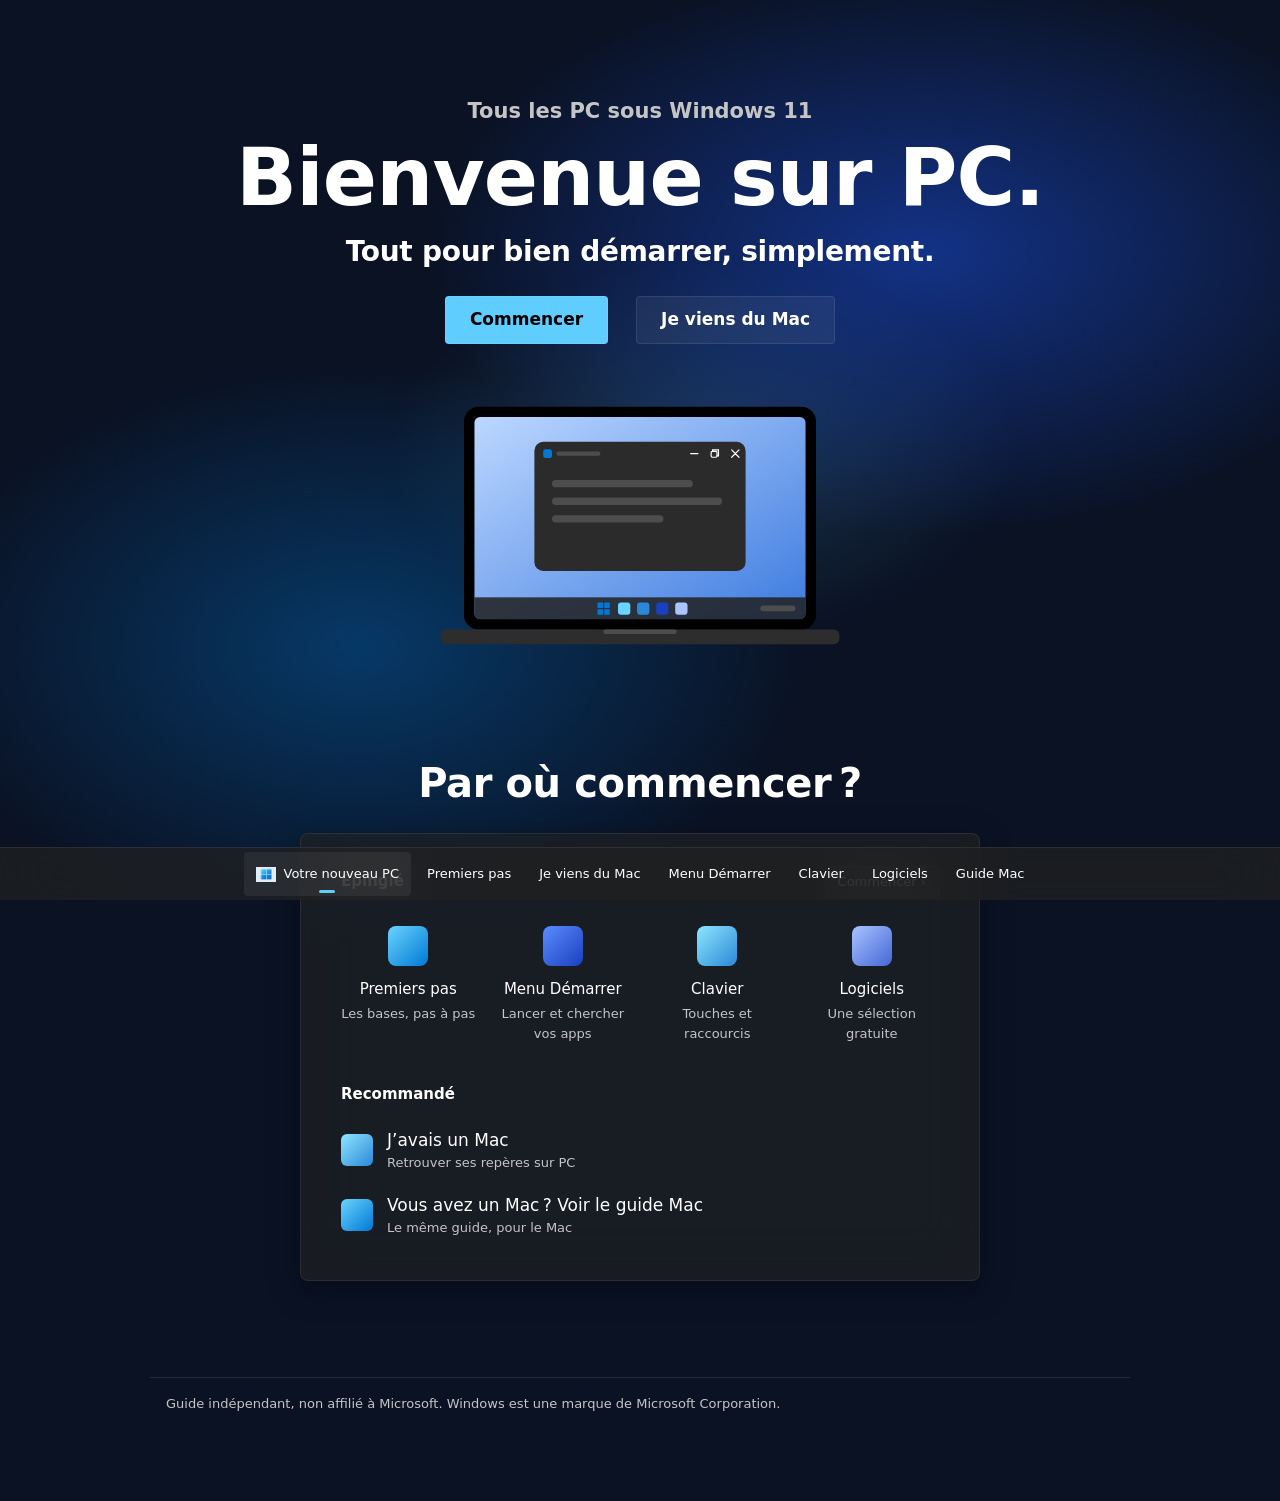
==== commit 990d845e: "Guide PC : icône d'onglet ronde avec le logo Windows Co-Authored-By: Claude Opus 5.5 <noreply@anthro" ====
--- a/pc/index.html
+++ b/pc/index.html
@@ -6,7 +6,7 @@
     <meta name="color-scheme" content="light dark">
     <meta name="description" content="Un guide simple et indépendant pour bien démarrer avec votre nouveau PC Windows.">
     <title>Votre nouveau PC</title>
-    <link rel="icon" type="image/png" href="icone-windows.png">
+    <link rel="icon" type="image/png" href="favicon-rond-windows.png">
     <link rel="stylesheet" href="../style.css">
     <link rel="stylesheet" href="windows.css">
 </head>
--- a/pc/windows.css
+++ b/pc/windows.css
@@ -446,3 +446,18 @@
         transition: none;
     }
 }
+
+/* ---------- Couleurs du guide PC : des bleus Windows, pas les teintes du MacBook Neo ---------- */
+
+/* Pastilles des guides : quatre dégradés de bleu bien distincts */
+.pc .citrus { --couleur: linear-gradient(135deg, #6bd3ff, #0079d4); }
+.pc .indigo { --couleur: linear-gradient(135deg, #5b8cff, #1a3fbf); }
+.pc .blush  { --couleur: linear-gradient(135deg, #8ee6ff, #2b88d8); }
+.pc .silver { --couleur: linear-gradient(135deg, #a9c4ff, #4466d6); }
+
+/* Petites icônes d'apps dans les dessins (barre des tâches, menu Démarrer) */
+.pc .i-app-a { fill: #6bd3ff; }
+.pc .i-app-b { fill: #2b88d8; }
+.pc .i-app-c { fill: #1a3fbf; }
+.pc .i-app-d { fill: #a9c4ff; }
+.pc .i-app-e { fill: #0079d4; }
